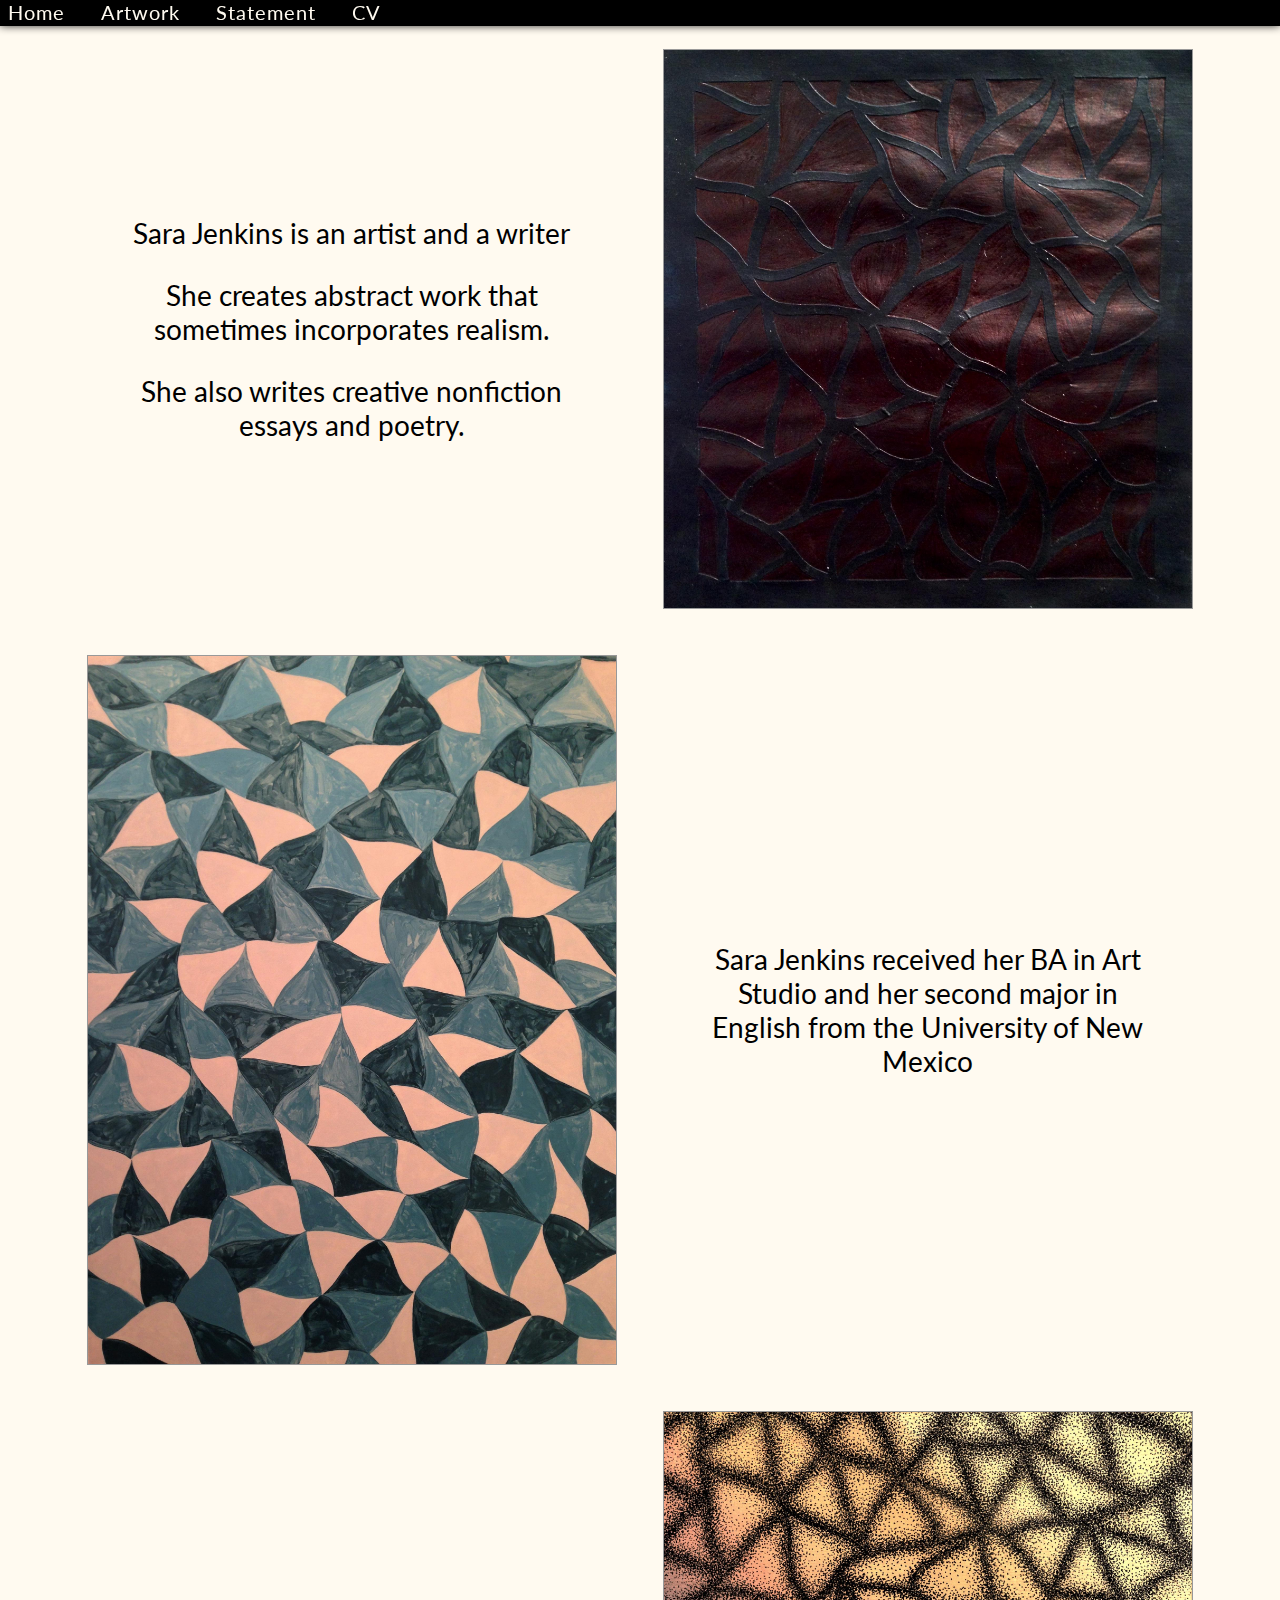
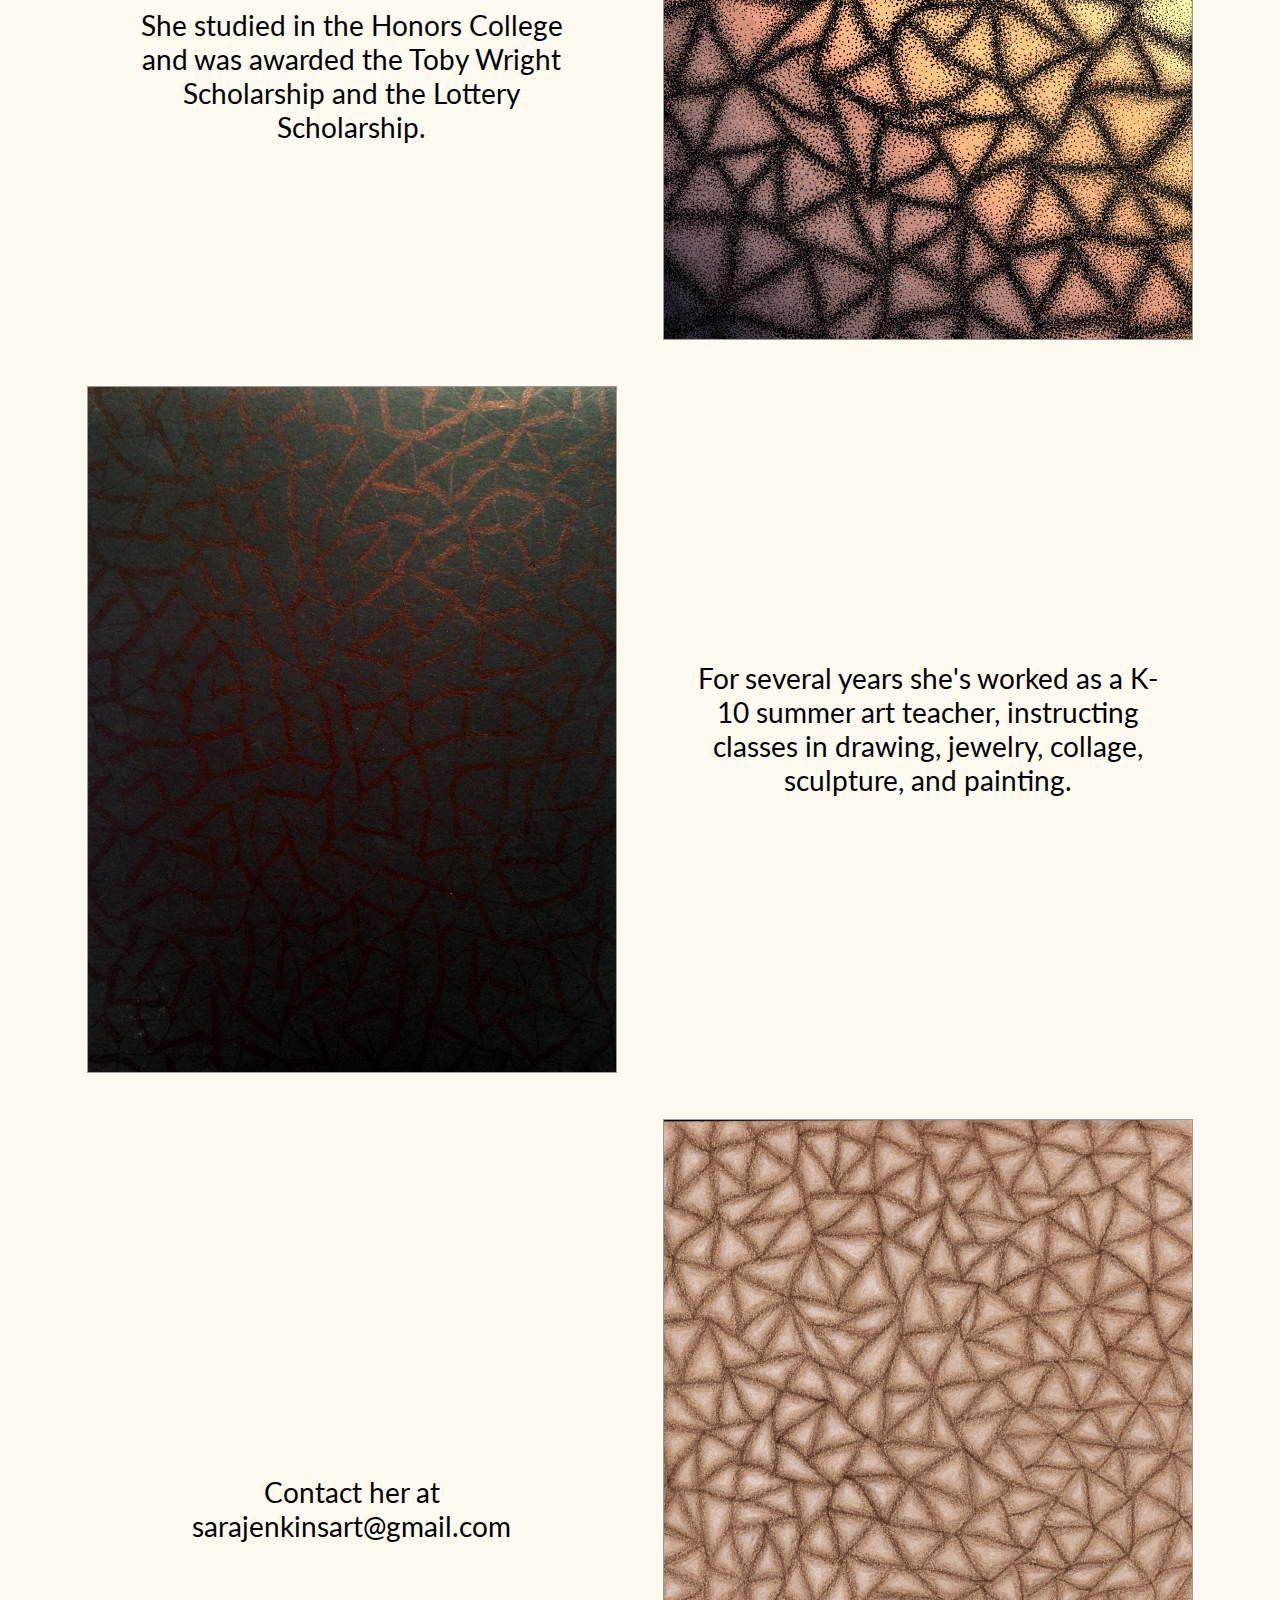
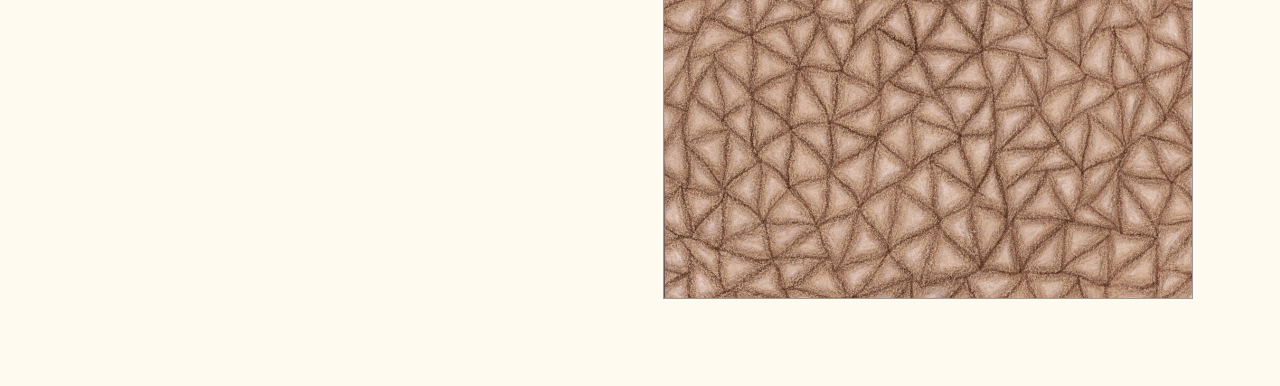
==== index.html @ 8eebfaf6 "v 1.1" ====
<!DOCTYPE html>
<html>
  <head>
    <meta charset="utf-8">
    <meta name="viewport" content="width=device-width">
    <title>Sara Jenkins Art</title>
    <script src="https://ajax.googleapis.com/ajax/libs/jquery/3.3.1/jquery.min.js"></script>
    <link href="style.css" rel="stylesheet" type="text/css" />  
    <link href="https://fonts.googleapis.com/css?family=Lato" rel="stylesheet" />
  </head>
  <body id="body">
    <div id="header">
      <span class="header-link" id="header-home">Home
        <span class="header-link icon">&#9776;</span>
      </span>
      <span id="header-body" class="hidden-nav">
        <a href="/work/"><span class="header-link">Artwork</span></a>
        <a href="/statement/"><span class="header-link">Statement</span></a>
        <a href="/cv/"><span class="header-link">CV</span></a>
      </span>
    </div><!-- #header -->

    <div id="index-main-content">
      <h1 id="biography">Biography</h1>
      <div id="main-featured">
        <span class="main-bio">
          <p>Sara Jenkins is an artist and a writer</p>
          <p>She creates abstract work that sometimes incorporates realism.</p>
          <p>She also writes creative nonfiction essays and poetry.</p>
        </span>
        <img src="Understatement.jpg" />
        <img src="Ruminate.jpg" />
        <span class="main-bio">
          <p>Sara Jenkins received her BA in Art Studio and her second major in English from the University of New Mexico</p>
        </span>
        <span class="main-bio">
          <p>She studied in the Honors College and was awarded the Toby Wright Scholarship and the Lottery Scholarship.</p>
        </span>
        <img src="Disengaged.jpg" />
        <img src="Downgrade.jpg" />
        <span class="main-bio">
          <p>For several years she's worked as a K-10 summer art teacher, instructing classes in drawing, jewelry, collage, sculpture, and painting.</p>
        </span>
        <span class="main-bio">
          <p>Contact her at sarajenkinsart@gmail.com</p>
        </span>
        <img src="Harbour.jpg" />
        </div>
      </div>
    </div>

    <script>
      let navBodyVisible = false;
      $('.icon').click(function() {
          navBodyVisible?$('#header-body').addClass('hidden-nav'):$('#header-body').removeClass('hidden-nav');
          navBodyVisible = !navBodyVisible;
      });
    </script>
  </body>
</html>
---- style.css ----
* {
    box-sizing: border-box;
}


body {
    margin: 0;
    padding: 0;
    background: #FFFAF0;
    font-family: 'Lato', Helvetica, sans-serif;
}

a {
    text-decoration: none;
    color: inherit;
}

#header {
    box-shadow: 0 -1px 10px black;
    overflow-x: hidden;
    background: #000000;
    width: 100%;
    word-spacing: 2rem;
    z-index: 150;
    position:fixed;
    top:0;
    padding-left:0.5rem;
    height:26px;
}

.header-link {
    display: inline-block;
    height: 100%;
    text-align: center;
    font-family: 'Lato', Sans-Serif;
    font-size: 1.25rem;
    color: rgb(255, 250, 240);
    letter-spacing: 1px;
}

.header-link a:hover {
    text-shadow: 0 0 1px;
}

.current-link {
    box-shadow: 0 3px 2px -2px;
    text-decoration: underline;
    text-decoration-color: rgba(255, 250, 240,0.75);
}

.icon {
    display: none;
}

h1 {
    display: none;
}

img {
    border: 1px solid #999999;
}

#main-featured {
    display:flex;
    flex-direction: row;
    flex-wrap: wrap;
    position: absolute;
    align-items: center;
    padding:5%;
    padding-top:2%;
}

#main-featured .main-bio, #main-featured img {
    margin:2%;
}

#main-featured .main-bio {
    display: inline-block;
    width:46%;
    padding:2rem;
    font-size:1.75rem;
    text-align: center;
}

#main-featured img {
    width: 46%;
}

#art-filter {
    top:54px;
    left:40px;
    height:28px;
    display: block;
    position:absolute;
    width: 15rem;
    border-radius: 3px;
    border: 1px solid #999999;
    background: #F5F5F5;
    padding: 3px;
}

#artwork {
    margin:0 auto;
    margin-top:96px;
    display:flex;
    justify-content:center;
    padding:1%;
}

.col {
    padding:.75rem;
}

.art-mobile {
    top:12px;
    position: relative;
    display:none;
    overflow: hidden;
    width:0;
    height:0;
    
}

.art-mobile img {
    width:800px;
    margin:10%;
    margin-top:0;
}

.thumb-hidden .art-mobile {
    display:flex;
    height:auto;
    width:auto;
}

.thumb-hidden .col {
    display:none;
}

.art {
    margin-bottom: 30px;
    position: relative;
}

.art, .art img {
    width: 100%;
    display: block;
}

.art:hover .title, .title:hover {
    display: block;
    height: 20px;
    bottom: -20px;
    animation-duration: 0.5s;
    transition: height 500ms linear, bottom 500ms linear;
    visibility:initial;
}

.title {
    visibility:hidden;
    color: #FFFAF0;
    border:1px solid #999999;
    border-top:0;
    bottom:0;
    height:0;
    background: rgba(0, 0, 0, 0.8);
    width: 100%;
    position: absolute;
    padding: 0 5px;
}

.name {
    float: left;
}

.year {
    float: right;
}

.slideshow {
    margin:0 auto;
    margin-bottom: 30px;
    position: relative;
    display: inline-block;
    width: 100%;
    height: 160px;
    border: 3px solid rgba(25, 25, 25, 0.3);
    background: white;
    overflow: hidden;
}

#leaf-container {
    display:flex;
    position: absolute;
    top:-50px;
    margin-left:0;
    align-items: center;
    height: 250px;
    width:2600%;
}

.animation {
    animation-duration: 0.5s;
    transition: margin-left 1000ms;
}

.leaf, .leaf img {
    width: 100%;
    height:auto;
    display: inline-block;
    border:0;
}

.toggle-slide {
    top:0;
    position: absolute;
    height:100%;
    width:20%;
    padding-left:9%;
    padding-top:65px;
}

.arrow:hover, .toggle-slide:hover .arrow {
    border: solid rgba(1,1,1,0.3);
    border-width: 0 3px 3px 0;
    display: inline-block;
    padding: 3px;
}

.arrow-right {
    transform: rotate(-45deg);
    -webkit-transform: rotate(-45deg);
}

.arrow-left {
    transform: rotate(135deg);
    -webkit-transform: rotate(135deg);
}

.s-right {
    right:0;
}

#slideshow-count {
    bottom: 0;
    position: absolute;
    background: rgb(186,182,176);
    padding: 0 5px 0 2px;
    text-align: center;
    color: #FFFAF0;
    font-size: 12px;
    font-family: tahoma;
    border-radius: 0 7px 0 0;
    text-align: center;
    width:50px;
}

.slideshow-year {
    bottom: 0;
    right: 0;
    position: absolute;
    background: rgba(0.9,0.9,0.9,0.3);
    padding: 0 2px 0 5px;
    color: #FFFAF0;
    font-size: 12px;
    font-family: arial;
    border-radius: 7px 0 0 0;
    text-align: center;
    width:50px;
}

#statement-header {
    display: none;
}

#statement-main-content {
    margin-top: 2rem;
}

#statement-text-content {
    width:45%;
    margin-right:4%;
    margin-top:1rem;
    float:right;
    position:relative;
    word-spacing: 0.125rem;
    text-align:justify;
    line-height: 1.75rem;
    text-indent: 1rem;
}

#statement-featured img {
    display: relative;
    top:4rem;
    left:4%;
    margin-bottom:3rem;
    width:45%;
    box-shadow: 1px 1px 2px;
    position:fixed;
}

#cv-container {
    display:flex;
    text-align: center;
    font-size:.875rem;
    padding:3rem;
}

#cv-container h2 {
    margin-bottom:2rem;
    font-size:1.5rem;
}

#cv-container span {
    width: 100%;
}

.cv-year {
    margin-top: 1rem;
    margin-bottom:0.25rem;
    width:100%;
    /* font-weight: bold; */
    font-size:1rem;
}

#cv-container em {
    display:block;
    font-size:1.125rem;
}

@media only screen and (max-width:1080px) {
    .col {
        display:none;
    }
    
    .art-mobile {
        display:block;
        padding:5%;
        padding-top:0;
        height:auto;
        width:auto;
    }
    
    .art-mobile img {
        width:100%;
        margin: 0 auto;
    }
    
    #statement-text-content, #statement-featured img {
        display: block;
        position: relative;
        margin: 0 auto;
        width:80%;
        float:none;
        margin-top: 4rem;
    }
    
    #statement-featured img {
        position:static;
        margin-bottom: 4rem;
    }
}

@media only screen and (max-width:860px) {
    #main-featured img, #main-featured .main-bio {
        display: block;
        width:100%;
        margin: 0 auto;
    }
    
    #main-featured .main-bio:nth-child(1) {
        -webkit-order:1;
        order:1;
    }
    
    #main-featured img:nth-child(2) {
        -webkit-order:2;
        order:2;
    }
    
    #main-featured .main-bio:nth-child(4) {
        -webkit-order:3;
        order:3;
    }
    
    #main-featured img:nth-child(3) {
        -webkit-order:4;
        order:4;
    }
    
    #main-featured .main-bio:nth-child(5) {
        -webkit-order:5;
        order:5;
    }
    
    #main-featured img:nth-child(6) {
        -webkit-order:6;
        order:6;
    }
    
    #main-featured .main-bio:nth-child(8) {
        -webkit-order:7;
        order:7;
    }
    
    #main-featured img:nth-child(7) {
        -webkit-order:8;
        order:8;
    }
    
    #main-featured .main-bio:nth-child(9) {
        -webkit-order:9;
        order:9;
    }
    
    #main-featured img:nth-child(10) {
        -webkit-order:10;
        order:10;
    }
}

@media only screen and (max-width:640px) {
    .icon {
        position:fixed;
        top:0;
        right:0;
        margin-top: -3px;
        height:auto;
        width:2rem;
    }
    
    #header {
        height:auto;
        padding:0;
    }
    
    .header-link {
        display:block;
        text-align: left;
        padding:.25rem .25rem;
        padding-left: .5rem;
    }
    
    #header-body .header-link {
        border-top:1px solid white;
    }
    
    #header-home:first-child span {
        float:right;
    }
    
    .current-link {
        text-decoration: none;
        background: #333;
    }

    .hidden-nav {
        display:none;
    }
}
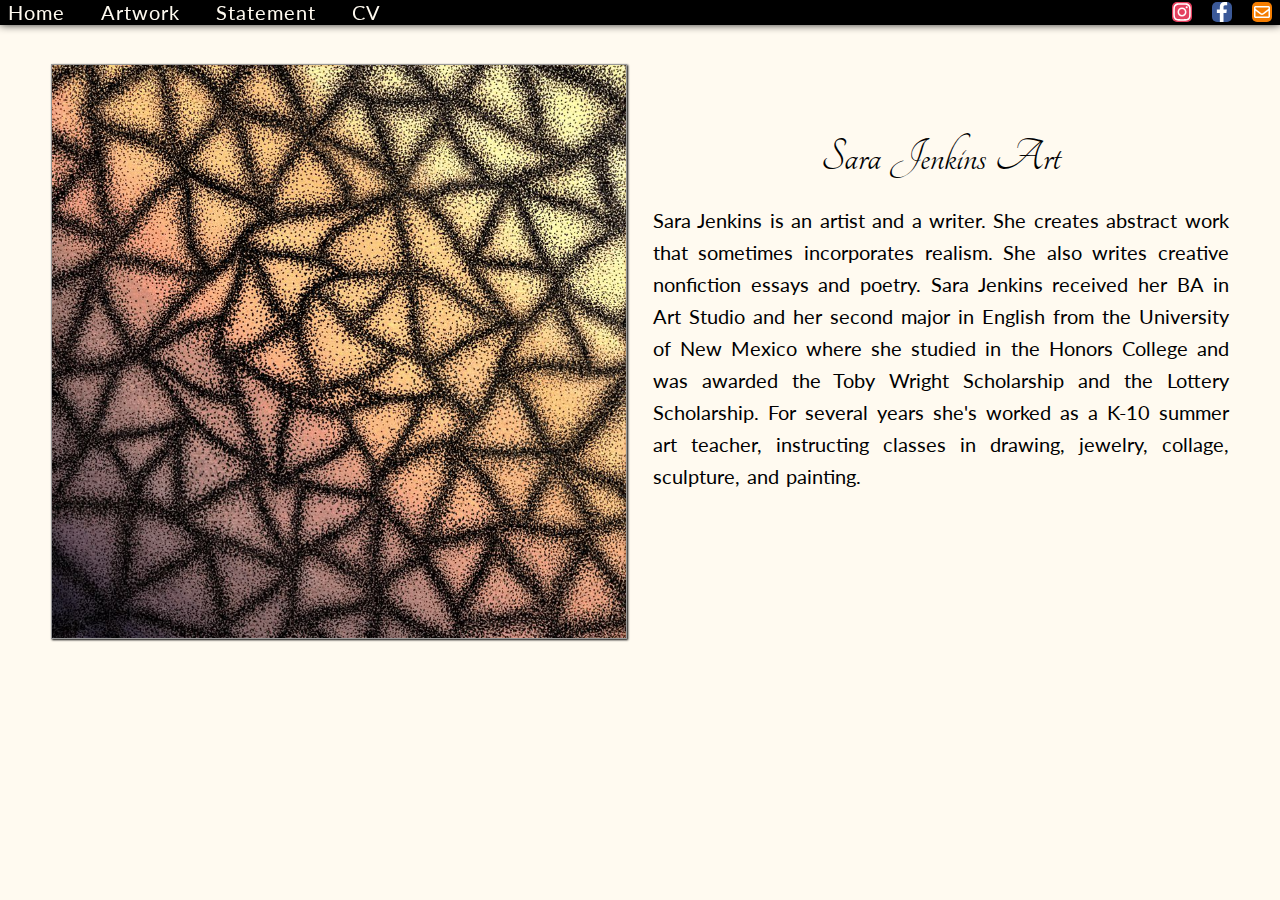
==== commit f06ac5c6: "V 1.1.0" ====
--- a/index.html
+++ b/index.html
@@ -7,54 +7,62 @@
     <script src="https://ajax.googleapis.com/ajax/libs/jquery/3.3.1/jquery.min.js"></script>
     <link href="style.css" rel="stylesheet" type="text/css" />  
     <link href="https://fonts.googleapis.com/css?family=Lato" rel="stylesheet" />
+    <link href="https://fonts.googleapis.com/css?family=Tangerine" rel="stylesheet">
   </head>
   <body id="body">
+
     <div id="header">
       <span class="header-link" id="header-home">Home
         <span class="header-link icon">&#9776;</span>
       </span>
       <span id="header-body" class="hidden-nav">
-        <a href="/work/"><span class="header-link">Artwork</span></a>
-        <a href="/statement/"><span class="header-link">Statement</span></a>
-        <a href="/cv/"><span class="header-link">CV</span></a>
+        <a href="./work/"><span class="header-link">Artwork</span></a>
+        <a href="./statement/"><span class="header-link">Statement</span></a>
+        <a href="./cv/"><span class="header-link">CV</span></a>
+        
+        <span class="sc-icons">
+          <a href="https://www.instagram.com/saramsjenkins/" class="instagram">
+            <svg viewBox="0 0 448 512"><path d="M224.1 141c-63.6 0-114.9 51.3-114.9 114.9s51.3 114.9 114.9 114.9S339 319.5 339 255.9 287.7 141 224.1 141zm0 189.6c-41.1 0-74.7-33.5-74.7-74.7s33.5-74.7 74.7-74.7 74.7 33.5 74.7 74.7-33.6 74.7-74.7 74.7zm146.4-194.3c0 14.9-12 26.8-26.8 26.8-14.9 0-26.8-12-26.8-26.8s12-26.8 26.8-26.8 26.8 12 26.8 26.8zm76.1 27.2c-1.7-35.9-9.9-67.7-36.2-93.9-26.2-26.2-58-34.4-93.9-36.2-37-2.1-147.9-2.1-184.9 0-35.8 1.7-67.6 9.9-93.9 36.1s-34.4 58-36.2 93.9c-2.1 37-2.1 147.9 0 184.9 1.7 35.9 9.9 67.7 36.2 93.9s58 34.4 93.9 36.2c37 2.1 147.9 2.1 184.9 0 35.9-1.7 67.7-9.9 93.9-36.2 26.2-26.2 34.4-58 36.2-93.9 2.1-37 2.1-147.8 0-184.8zM398.8 388c-7.8 19.6-22.9 34.7-42.6 42.6-29.5 11.7-99.5 9-132.1 9s-102.7 2.6-132.1-9c-19.6-7.8-34.7-22.9-42.6-42.6-11.7-29.5-9-99.5-9-132.1s-2.6-102.7 9-132.1c7.8-19.6 22.9-34.7 42.6-42.6 29.5-11.7 99.5-9 132.1-9s102.7-2.6 132.1 9c19.6 7.8 34.7 22.9 42.6 42.6 11.7 29.5 9 99.5 9 132.1s2.7 102.7-9 132.1z"/></svg>
+          </a>
+          <a href="https://www.facebook.com/SaraJenkinsArtist/" class="facebook">
+            <svg viewBox="0 0 264 512"><path d="M76.7 512V283H0v-91h76.7v-71.7C76.7 42.4 124.3 0 193.8 0c33.3 0 61.9 2.5 70.2 3.6V85h-48.2c-37.8 0-45.1 18-45.1 44.3V192H256l-11.7 91h-73.6v229"/></svg>
+          </a>
+          <a href="mailto:sarajenkinsart@gmail.com" class="email">
+            <svg viewBox="0 0 512 512"><path d="M464 64H48C21.49 64 0 85.49 0 112v288c0 26.51 21.49 48 48 48h416c26.51 0 48-21.49 48-48V112c0-26.51-21.49-48-48-48zm0 48v40.805c-22.422 18.259-58.168 46.651-134.587 106.49-16.841 13.247-50.201 45.072-73.413 44.701-23.208.375-56.579-31.459-73.413-44.701C106.18 199.465 70.425 171.067 48 152.805V112h416zM48 400V214.398c22.914 18.251 55.409 43.862 104.938 82.646 21.857 17.205 60.134 55.186 103.062 54.955 42.717.231 80.509-37.199 103.053-54.947 49.528-38.783 82.032-64.401 104.947-82.653V400H48z"/></svg>
+          </a>
+        </span>
       </span>
     </div><!-- #header -->
 
-    <div id="index-main-content">
-      <h1 id="biography">Biography</h1>
-      <div id="main-featured">
-        <span class="main-bio">
-          <p>Sara Jenkins is an artist and a writer</p>
-          <p>She creates abstract work that sometimes incorporates realism.</p>
-          <p>She also writes creative nonfiction essays and poetry.</p>
-        </span>
-        <img src="Understatement.jpg" />
-        <img src="Ruminate.jpg" />
-        <span class="main-bio">
-          <p>Sara Jenkins received her BA in Art Studio and her second major in English from the University of New Mexico</p>
-        </span>
-        <span class="main-bio">
-          <p>She studied in the Honors College and was awarded the Toby Wright Scholarship and the Lottery Scholarship.</p>
-        </span>
-        <img src="Disengaged.jpg" />
-        <img src="Downgrade.jpg" />
-        <span class="main-bio">
-          <p>For several years she's worked as a K-10 summer art teacher, instructing classes in drawing, jewelry, collage, sculpture, and painting.</p>
-        </span>
-        <span class="main-bio">
-          <p>Contact her at sarajenkinsart@gmail.com</p>
-        </span>
-        <img src="Harbour.jpg" />
-        </div>
-      </div>
+    <div class="main-page main-content">
+      <h1 class="header">Biography</h1>
+      <span class="text-content">
+
+        <div id="main-title">Sara Jenkins Art</div>
+        <p>Sara Jenkins is an artist and a writer.
+          She creates abstract work that sometimes incorporates realism.
+          She also writes creative nonfiction essays and poetry.
+          Sara Jenkins received her BA in Art Studio and her second major in English from the University of New Mexico 
+          where she studied in the Honors College and was awarded the Toby Wright Scholarship and the Lottery Scholarship.
+          For several years she's worked as a K-10 summer art teacher, 
+          instructing classes in drawing, jewelry, collage, sculpture, and painting.</p>
+
+      </span>
+      <span class="featured-img">
+        <img src="work/mobile/Disengaged.jpg" />
+      </span>
+      <span class="sc-icons sc-mobile">
+        <a href="https://www.instagram.com/saramsjenkins/" class="instagram">
+          <svg viewBox="0 0 448 512"><path d="M224.1 141c-63.6 0-114.9 51.3-114.9 114.9s51.3 114.9 114.9 114.9S339 319.5 339 255.9 287.7 141 224.1 141zm0 189.6c-41.1 0-74.7-33.5-74.7-74.7s33.5-74.7 74.7-74.7 74.7 33.5 74.7 74.7-33.6 74.7-74.7 74.7zm146.4-194.3c0 14.9-12 26.8-26.8 26.8-14.9 0-26.8-12-26.8-26.8s12-26.8 26.8-26.8 26.8 12 26.8 26.8zm76.1 27.2c-1.7-35.9-9.9-67.7-36.2-93.9-26.2-26.2-58-34.4-93.9-36.2-37-2.1-147.9-2.1-184.9 0-35.8 1.7-67.6 9.9-93.9 36.1s-34.4 58-36.2 93.9c-2.1 37-2.1 147.9 0 184.9 1.7 35.9 9.9 67.7 36.2 93.9s58 34.4 93.9 36.2c37 2.1 147.9 2.1 184.9 0 35.9-1.7 67.7-9.9 93.9-36.2 26.2-26.2 34.4-58 36.2-93.9 2.1-37 2.1-147.8 0-184.8zM398.8 388c-7.8 19.6-22.9 34.7-42.6 42.6-29.5 11.7-99.5 9-132.1 9s-102.7 2.6-132.1-9c-19.6-7.8-34.7-22.9-42.6-42.6-11.7-29.5-9-99.5-9-132.1s-2.6-102.7 9-132.1c7.8-19.6 22.9-34.7 42.6-42.6 29.5-11.7 99.5-9 132.1-9s102.7-2.6 132.1 9c19.6 7.8 34.7 22.9 42.6 42.6 11.7 29.5 9 99.5 9 132.1s2.7 102.7-9 132.1z"/></svg>
+        </a>
+        <a href="https://www.facebook.com/SaraJenkinsArtist/" class="facebook">
+          <svg viewBox="0 0 264 512"><path d="M76.7 512V283H0v-91h76.7v-71.7C76.7 42.4 124.3 0 193.8 0c33.3 0 61.9 2.5 70.2 3.6V85h-48.2c-37.8 0-45.1 18-45.1 44.3V192H256l-11.7 91h-73.6v229"/></svg>
+        </a>
+        <a href="mailto:sarajenkinsart@gmail.com" class="email">
+          <svg viewBox="0 0 512 512"><path d="M464 64H48C21.49 64 0 85.49 0 112v288c0 26.51 21.49 48 48 48h416c26.51 0 48-21.49 48-48V112c0-26.51-21.49-48-48-48zm0 48v40.805c-22.422 18.259-58.168 46.651-134.587 106.49-16.841 13.247-50.201 45.072-73.413 44.701-23.208.375-56.579-31.459-73.413-44.701C106.18 199.465 70.425 171.067 48 152.805V112h416zM48 400V214.398c22.914 18.251 55.409 43.862 104.938 82.646 21.857 17.205 60.134 55.186 103.062 54.955 42.717.231 80.509-37.199 103.053-54.947 49.528-38.783 82.032-64.401 104.947-82.653V400H48z"/></svg>
+        </a>
+      </span>
     </div>
-
-    <script>
-      let navBodyVisible = false;
-      $('.icon').click(function() {
-          navBodyVisible?$('#header-body').addClass('hidden-nav'):$('#header-body').removeClass('hidden-nav');
-          navBodyVisible = !navBodyVisible;
-      });
-    </script>
+    <script src="index.js"></script>
   </body>
 </html>--- a/style.css
+++ b/style.css
@@ -25,7 +25,7 @@
     position:fixed;
     top:0;
     padding-left:0.5rem;
-    height:26px;
+    height:25px;
 }
 
 .header-link {
@@ -60,30 +60,52 @@
     border: 1px solid #999999;
 }
 
-#main-featured {
-    display:flex;
-    flex-direction: row;
-    flex-wrap: wrap;
-    position: absolute;
-    align-items: center;
-    padding:5%;
-    padding-top:2%;
-}
-
-#main-featured .main-bio, #main-featured img {
-    margin:2%;
-}
-
-#main-featured .main-bio {
-    display: inline-block;
-    width:46%;
-    padding:2rem;
-    font-size:1.75rem;
+#main-title {
+    font-family: 'Tangerine', cursive;
     text-align: center;
-}
-
-#main-featured img {
-    width: 46%;
+    font-size: 3rem;
+}
+
+.main-page .text-content {
+    margin-top:7rem;
+}
+
+.main-page p {
+    font-size: 1.25rem;
+    margin:2rem 0;
+    line-height: 2rem;
+}
+
+.sc-icons {
+    word-spacing: 1rem;
+    float:right;
+    padding-top:0.125rem;
+    padding-right: 0.5rem;
+}
+
+.sc-mobile {
+    display:none;
+}
+
+svg {
+    fill: white;
+    height:1.25rem;
+    width:1.25rem;
+    border-radius: 5px;
+}
+
+
+.email svg {
+    padding:0.125rem;
+    background:#f57d00;
+}
+
+.facebook svg {
+    background: #3b5998;
+}
+
+.instagram svg {
+    background: #e4405f;
 }
 
 #art-filter {
@@ -111,40 +133,35 @@
     padding:.75rem;
 }
 
-.art-mobile {
-    top:12px;
-    position: relative;
-    display:none;
-    overflow: hidden;
-    width:0;
-    height:0;
-    
-}
-
-.art-mobile img {
-    width:800px;
-    margin:10%;
-    margin-top:0;
-}
-
-.thumb-hidden .art-mobile {
-    display:flex;
-    height:auto;
-    width:auto;
-}
-
-.thumb-hidden .col {
-    display:none;
+.art img {
+    width: 100%;
+    display: block;
 }
 
 .art {
     margin-bottom: 30px;
     position: relative;
-}
-
-.art, .art img {
-    width: 100%;
-    display: block;
+    display:none;
+}
+
+.featured .f {
+    display:block;
+}
+
+.collages .c {
+    display:block;
+}
+
+.drawings .d {
+    display:block;
+}
+
+.paintings .p {
+    display:block;
+}
+
+.sculptures .s {
+    display:block;
 }
 
 .art:hover .title, .title:hover {
@@ -177,107 +194,34 @@
     float: right;
 }
 
-.slideshow {
-    margin:0 auto;
-    margin-bottom: 30px;
-    position: relative;
-    display: inline-block;
-    width: 100%;
-    height: 160px;
-    border: 3px solid rgba(25, 25, 25, 0.3);
-    background: white;
-    overflow: hidden;
-}
-
-#leaf-container {
-    display:flex;
-    position: absolute;
-    top:-50px;
-    margin-left:0;
-    align-items: center;
-    height: 250px;
-    width:2600%;
-}
-
-.animation {
-    animation-duration: 0.5s;
-    transition: margin-left 1000ms;
-}
-
-.leaf, .leaf img {
-    width: 100%;
-    height:auto;
-    display: inline-block;
-    border:0;
-}
-
-.toggle-slide {
-    top:0;
-    position: absolute;
-    height:100%;
-    width:20%;
-    padding-left:9%;
-    padding-top:65px;
-}
-
-.arrow:hover, .toggle-slide:hover .arrow {
-    border: solid rgba(1,1,1,0.3);
-    border-width: 0 3px 3px 0;
-    display: inline-block;
-    padding: 3px;
-}
-
-.arrow-right {
-    transform: rotate(-45deg);
-    -webkit-transform: rotate(-45deg);
-}
-
-.arrow-left {
-    transform: rotate(135deg);
-    -webkit-transform: rotate(135deg);
-}
-
-.s-right {
+#full-image-container {
+    position:fixed;
+    top:25px;
+    bottom:0;
+    left:0;
     right:0;
-}
-
-#slideshow-count {
-    bottom: 0;
-    position: absolute;
-    background: rgb(186,182,176);
-    padding: 0 5px 0 2px;
-    text-align: center;
-    color: #FFFAF0;
-    font-size: 12px;
-    font-family: tahoma;
-    border-radius: 0 7px 0 0;
-    text-align: center;
-    width:50px;
-}
-
-.slideshow-year {
-    bottom: 0;
-    right: 0;
-    position: absolute;
-    background: rgba(0.9,0.9,0.9,0.3);
-    padding: 0 2px 0 5px;
-    color: #FFFAF0;
-    font-size: 12px;
-    font-family: arial;
-    border-radius: 7px 0 0 0;
-    text-align: center;
-    width:50px;
-}
-
-#statement-header {
+    background:rgba(0,0,0,0.8);
+}
+
+#full-image-window img {
+    max-width:97%;
+    max-height:97%;
+    display:block; 
+    margin-top:1%;
+    margin-bottom: 20px;
+    margin-left: auto;
+    margin-right:auto;
+}
+
+.header {
     display: none;
 }
 
-#statement-main-content {
+.main-content {
     margin-top: 2rem;
 }
 
-#statement-text-content {
+.text-content {
     width:45%;
     margin-right:4%;
     margin-top:1rem;
@@ -286,10 +230,9 @@
     word-spacing: 0.125rem;
     text-align:justify;
     line-height: 1.75rem;
-    text-indent: 1rem;
-}
-
-#statement-featured img {
+}
+
+.featured-img img {
     display: relative;
     top:4rem;
     left:4%;
@@ -328,25 +271,20 @@
     font-size:1.125rem;
 }
 
+.profession {
+    margin:3rem;
+}
+
+.hidden {
+    display: none;
+}
+
 @media only screen and (max-width:1080px) {
-    .col {
-        display:none;
-    }
-    
-    .art-mobile {
-        display:block;
-        padding:5%;
-        padding-top:0;
-        height:auto;
-        width:auto;
-    }
-    
-    .art-mobile img {
-        width:100%;
-        margin: 0 auto;
-    }
-    
-    #statement-text-content, #statement-featured img {
+    .main-page p {
+        margin:4rem 0;
+    }
+    
+    .text-content, .featured-img img {
         display: block;
         position: relative;
         margin: 0 auto;
@@ -355,67 +293,49 @@
         margin-top: 4rem;
     }
     
-    #statement-featured img {
+    .featured-img img {
         position:static;
         margin-bottom: 4rem;
     }
 }
 
 @media only screen and (max-width:860px) {
-    #main-featured img, #main-featured .main-bio {
+    #artwork {
+        padding:0;
+        flex-direction:column;
+        margin-top:2rem;
+    }
+    
+    #mobile {
+        width: 90%;
+        margin: 0 auto;
+    }
+    
+    #mobile .art {
+        padding:0.5rem 0;
+    }
+    
+    .title {
         display: block;
+        height: 20px;
+        bottom: -12px;
+        visibility:initial;
+    }
+    
+    title:hover, .art:hover .title {
+        transition: none;
+        display: block;
+        bottom: -12px;
+    }
+    
+    #cv-container {
+        flex-direction: column;
+    }
+    
+    #cv-container span {
+        display:block;
         width:100%;
-        margin: 0 auto;
-    }
-    
-    #main-featured .main-bio:nth-child(1) {
-        -webkit-order:1;
-        order:1;
-    }
-    
-    #main-featured img:nth-child(2) {
-        -webkit-order:2;
-        order:2;
-    }
-    
-    #main-featured .main-bio:nth-child(4) {
-        -webkit-order:3;
-        order:3;
-    }
-    
-    #main-featured img:nth-child(3) {
-        -webkit-order:4;
-        order:4;
-    }
-    
-    #main-featured .main-bio:nth-child(5) {
-        -webkit-order:5;
-        order:5;
-    }
-    
-    #main-featured img:nth-child(6) {
-        -webkit-order:6;
-        order:6;
-    }
-    
-    #main-featured .main-bio:nth-child(8) {
-        -webkit-order:7;
-        order:7;
-    }
-    
-    #main-featured img:nth-child(7) {
-        -webkit-order:8;
-        order:8;
-    }
-    
-    #main-featured .main-bio:nth-child(9) {
-        -webkit-order:9;
-        order:9;
-    }
-    
-    #main-featured img:nth-child(10) {
-        -webkit-order:10;
-        order:10;
+        margin-bottom:3rem;
     }
 }
 
@@ -442,7 +362,7 @@
     }
     
     #header-body .header-link {
-        border-top:1px solid white;
+        border-top:1px solid #FFFAF0;
     }
     
     #header-home:first-child span {
@@ -453,10 +373,61 @@
         text-decoration: none;
         background: #333;
     }
+    
+    #header .contact-links {
+        display:none;
+    }
 
     .hidden-nav {
         display:none;
     }
-}
-
-
+    
+    #header .sc-icons {
+        display: none;
+    }
+    
+    .sc-mobile {
+        display: block;
+        width:3rem;
+        margin:0 auto;
+        float:none;
+        height:3rem;
+        margin-bottom:4rem;
+    }
+    
+    svg {
+        position: absolute;
+        height:3rem;
+        width:3rem;
+        border-radius: 16px;
+    }
+    
+    .instagram svg {
+        margin-left:-5rem;
+    }
+    
+    .email svg {
+        margin-left:5rem;
+    }
+    
+    .main-page .text-content {
+        text-align: center;
+    }
+
+    #artwork {
+        margin-bottom:2rem;
+    }
+    
+    #art-filter {
+        left:0;
+        top:72px;
+        position:relative;
+        margin: 0 auto;
+    }
+    
+    #cv-container span:last-child {
+        margin-bottom: 0;
+    }
+}
+
+
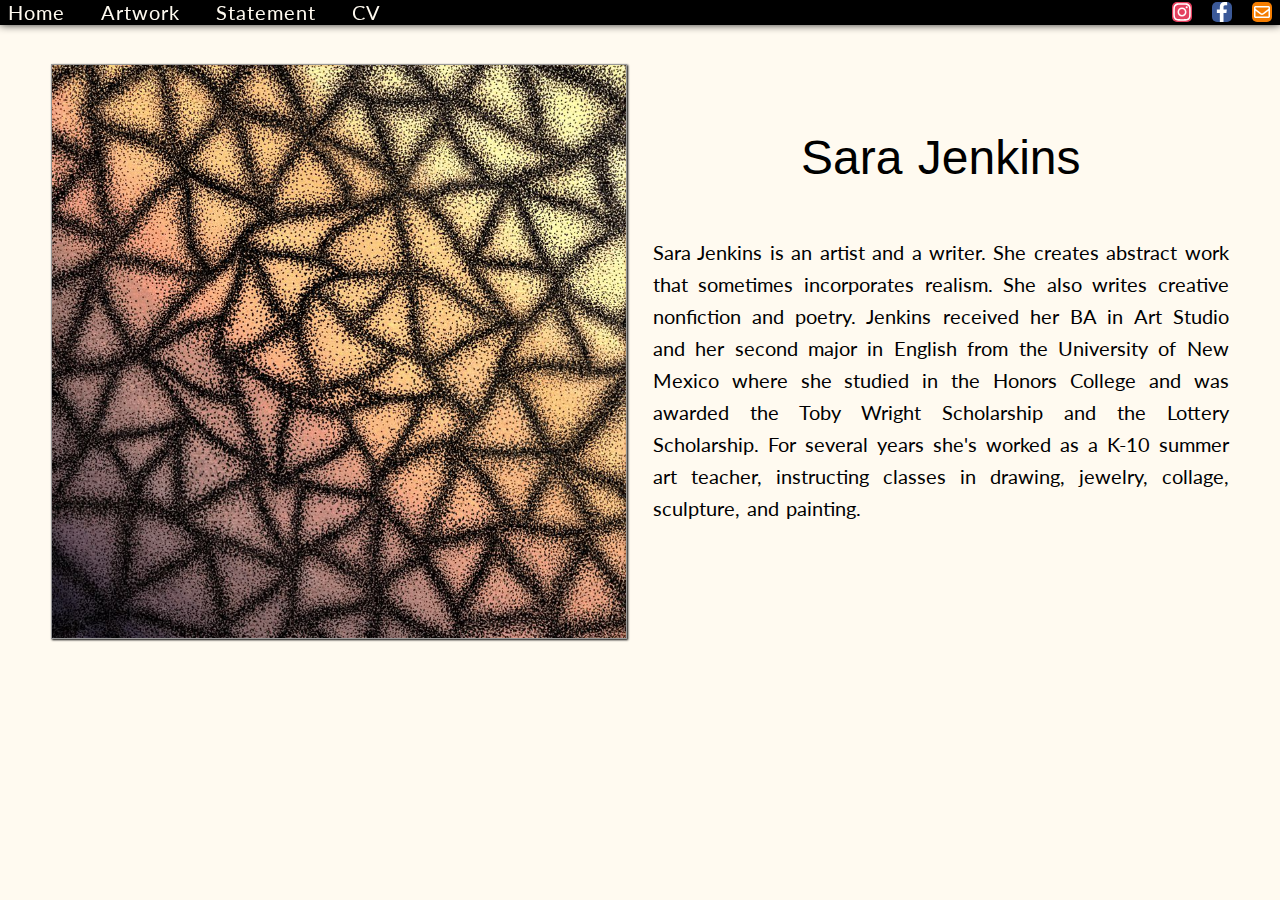
==== commit 9bd1ff7b: "Updates to artwork order and minor changes to home/cv" ====
--- a/index.html
+++ b/index.html
@@ -7,7 +7,6 @@
     <script src="https://ajax.googleapis.com/ajax/libs/jquery/3.3.1/jquery.min.js"></script>
     <link href="style.css" rel="stylesheet" type="text/css" />  
     <link href="https://fonts.googleapis.com/css?family=Lato" rel="stylesheet" />
-    <link href="https://fonts.googleapis.com/css?family=Tangerine" rel="stylesheet">
   </head>
   <body id="body">
 
@@ -38,11 +37,11 @@
       <h1 class="header">Biography</h1>
       <span class="text-content">
 
-        <div id="main-title">Sara Jenkins Art</div>
+        <div id="main-title">Sara Jenkins</div>
         <p>Sara Jenkins is an artist and a writer.
           She creates abstract work that sometimes incorporates realism.
-          She also writes creative nonfiction essays and poetry.
-          Sara Jenkins received her BA in Art Studio and her second major in English from the University of New Mexico 
+          She also writes creative nonfiction and poetry.
+          Jenkins received her BA in Art Studio and her second major in English from the University of New Mexico 
           where she studied in the Honors College and was awarded the Toby Wright Scholarship and the Lottery Scholarship.
           For several years she's worked as a K-10 summer art teacher, 
           instructing classes in drawing, jewelry, collage, sculpture, and painting.</p>
--- a/style.css
+++ b/style.css
@@ -61,7 +61,7 @@
 }
 
 #main-title {
-    font-family: 'Tangerine', cursive;
+    font-family: Helvetica, sans-serif;
     text-align: center;
     font-size: 3rem;
 }
@@ -72,7 +72,7 @@
 
 .main-page p {
     font-size: 1.25rem;
-    margin:2rem 0;
+    margin:4rem 0;
     line-height: 2rem;
 }
 
@@ -144,23 +144,7 @@
     display:none;
 }
 
-.featured .f {
-    display:block;
-}
-
-.collages .c {
-    display:block;
-}
-
-.drawings .d {
-    display:block;
-}
-
-.paintings .p {
-    display:block;
-}
-
-.sculptures .s {
+.featured .f, .collages .c, .drawings .d, .paintings .p, .sculptures .s {
     display:block;
 }
 
@@ -280,9 +264,7 @@
 }
 
 @media only screen and (max-width:1080px) {
-    .main-page p {
-        margin:4rem 0;
-    }
+
     
     .text-content, .featured-img img {
         display: block;
@@ -355,10 +337,11 @@
     }
     
     .header-link {
+        font-size: 1.5rem;
         display:block;
         text-align: left;
-        padding:.25rem .25rem;
-        padding-left: .5rem;
+        padding:.5rem;
+        padding-right: 2rem;
     }
     
     #header-body .header-link {
